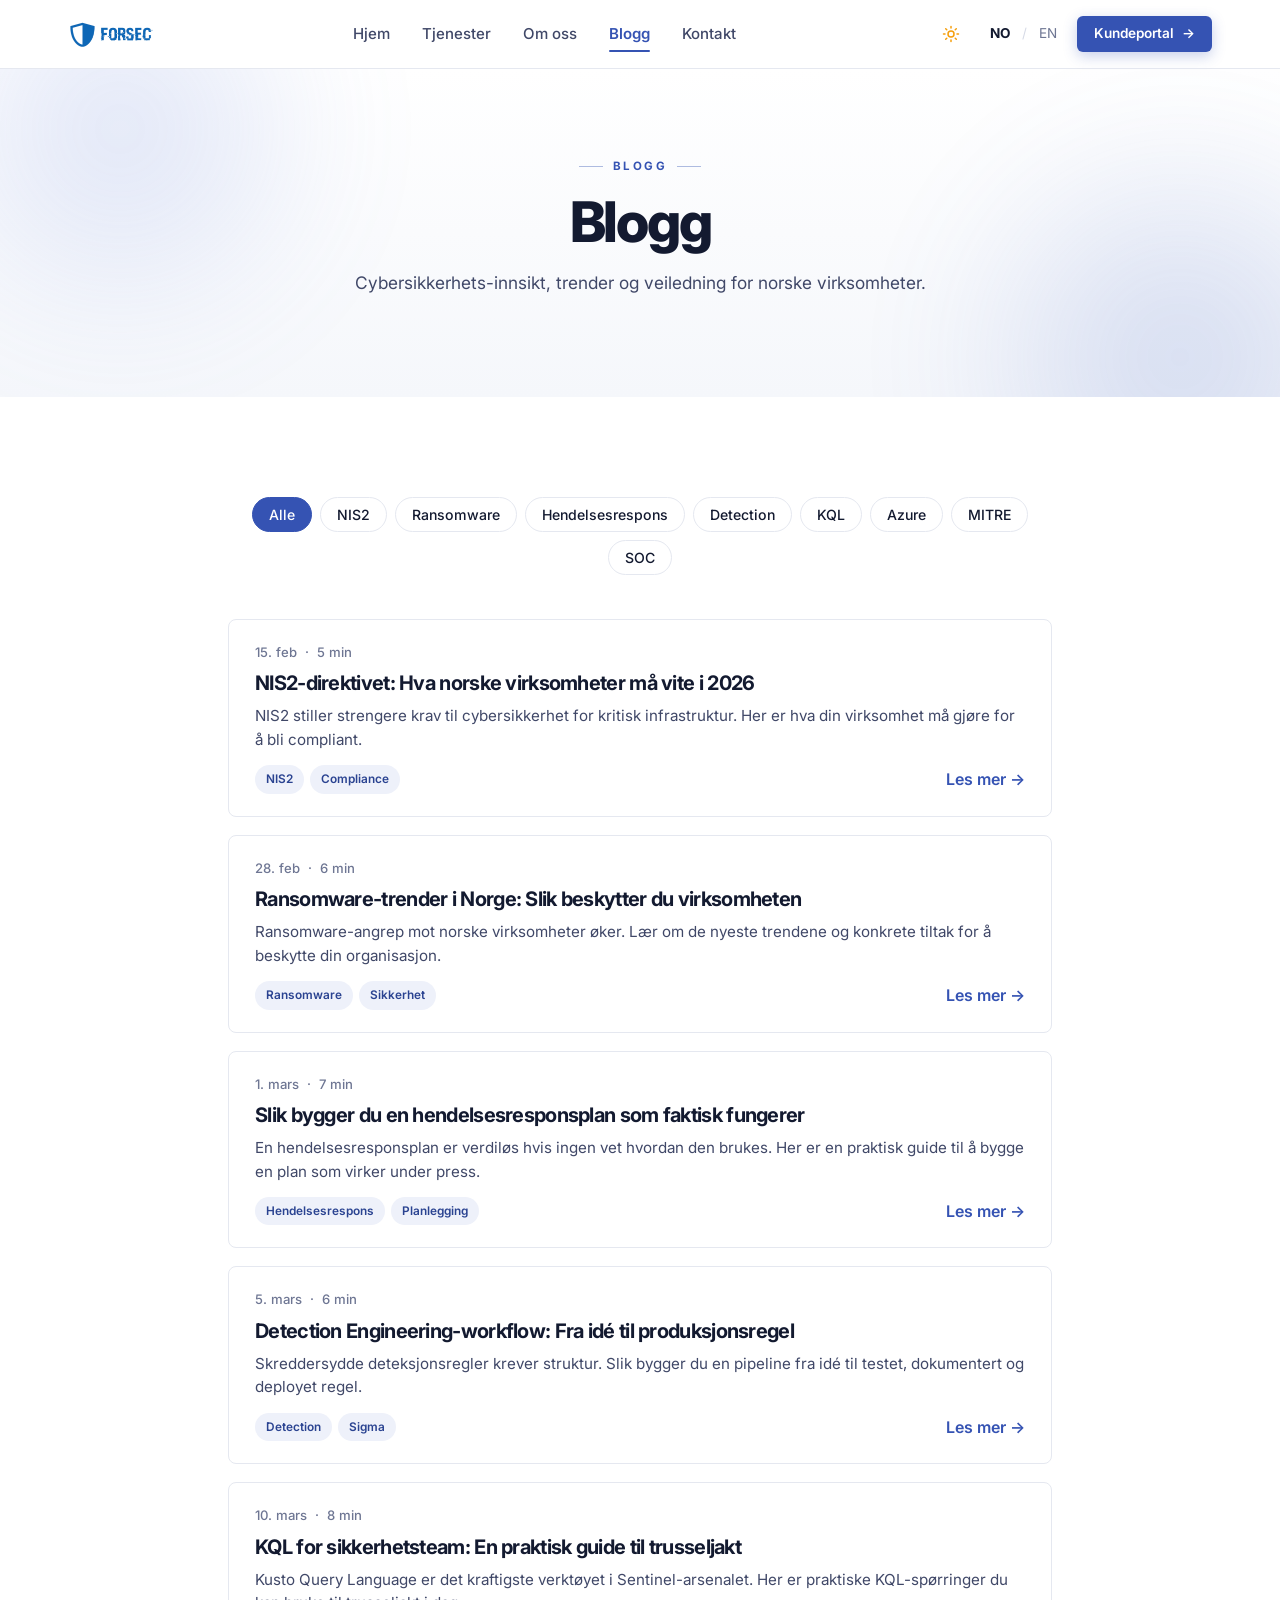
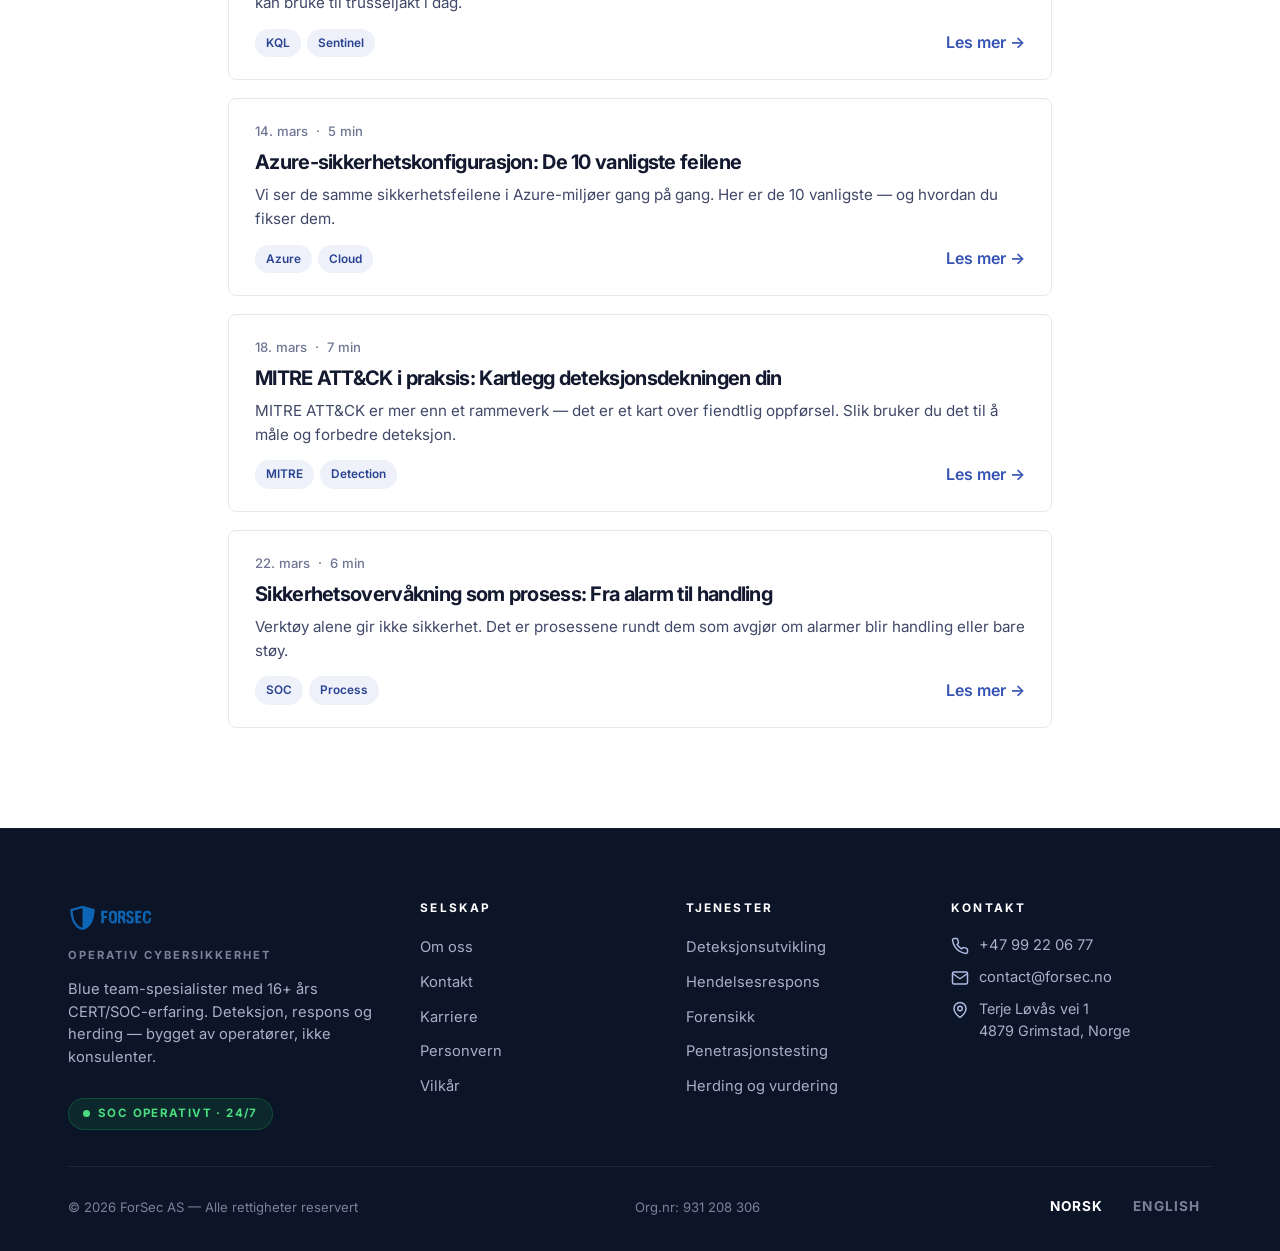
==== blogg.html @ 59493380 "Add files via upload" ====
<!DOCTYPE html>
<html lang="nb" data-theme="light">
<head>
<meta charset="UTF-8" />
<meta name="viewport" content="width=device-width, initial-scale=1.0" />
<meta name="theme-color" content="#3553b3" />
<meta name="color-scheme" content="light dark" />
<meta name="description" content="ForSec blogg — cybersikkerhets-innsikt, trender og veiledning for norske virksomheter." />
<title>Blogg – ForSec</title>
<link rel="canonical" href="https://forsec.no/blogg.html" />
<link rel="icon" type="image/png" href="favicon.png" />
<link rel="preconnect" href="https://fonts.googleapis.com" />
<link rel="preconnect" href="https://fonts.gstatic.com" crossorigin />
<link href="https://fonts.googleapis.com/css2?family=Inter:wght@400;500;600;700;800&display=swap" rel="stylesheet" />
<link rel="stylesheet" href="styles.css" />
</head>
<body>
<a class="skip-link" href="#main">Hopp til hovedinnhold</a>
<header class="site-header">
  <div class="container header-inner">
    <a class="brand" href="index.html" aria-label="ForSec hjem"><img class="brand-logo" src="forsec-logo.png" alt="ForSec" width="120" height="32" /></a>
    <nav class="main-nav" aria-label="Hovedmeny" data-i18n-aria-label="aria.nav">
      <a href="index.html"     class="nav-link" data-i18n="nav.home">Hjem</a>
      <a href="tjenester.html" class="nav-link" data-i18n="nav.services">Tjenester</a>
      <a href="om-oss.html"    class="nav-link" data-i18n="nav.about">Om oss</a>
      <a href="blogg.html"     class="nav-link active" data-i18n="nav.blog">Blogg</a>
      <a href="kontakt.html"   class="nav-link" data-i18n="nav.contact">Kontakt</a>
    </nav>
    <div class="header-utils">
      <button class="theme-toggle" id="themeToggle" aria-label="Bytt tema" data-i18n-aria-label="aria.theme"><span class="icon-wrap"><svg class="icon icon-sun" viewBox="0 0 24 24" fill="none" stroke="currentColor" stroke-width="2" stroke-linecap="round" stroke-linejoin="round" aria-hidden="true"><circle cx="12" cy="12" r="4"/><path d="M12 2v2M12 20v2M4.93 4.93l1.41 1.41M17.66 17.66l1.41 1.41M2 12h2M20 12h2M4.93 19.07l1.41-1.41M17.66 6.34l1.41-1.41"/></svg><svg class="icon icon-moon" viewBox="0 0 24 24" fill="currentColor" aria-hidden="true"><path d="M20 14.5A8 8 0 0 1 9.5 4a8 8 0 1 0 10.5 10.5Z"/></svg></span></button>
      <div class="lang-toggle" role="group" aria-label="Språk" data-i18n-aria-label="aria.lang"><button class="lang-btn active" data-lang="no">NO</button><span class="lang-sep">/</span><button class="lang-btn" data-lang="en">EN</button></div>
      <button class="btn btn-primary btn-sm" type="button" data-action="login"><span data-i18n="nav.cta">Kundeportal</span> <span class="arrow" aria-hidden="true">→</span></button>
    </div>
  </div>
</header>

<main id="main">

<section class="hero hero-sub" aria-labelledby="bl-hero">
  <div class="container hero-inner">
    <span class="eyebrow" data-i18n="bl.eyebrow">Blogg</span>
    <h1 class="hero-title" id="bl-hero" data-i18n="bl.title">Blogg</h1>
    <p class="hero-lede" data-i18n="bl.lede">Cybersikkerhets-innsikt, trender og veiledning for norske virksomheter.</p>
  </div>
</section>

<section class="section">
  <div class="container container-narrow">
    <div class="blog-filter is-collapsed" id="blogFilter">
      <button class="filter-chip active" data-filter="all" data-i18n="bl.all">Alle</button>
      <button class="filter-chip" data-filter="nis2">NIS2</button>
      <button class="filter-chip" data-filter="ransomware">Ransomware</button>
      <button class="filter-chip" data-filter="ir">Hendelsesrespons</button>
      <button class="filter-chip" data-filter="detection">Detection</button>
      <button class="filter-chip" data-filter="kql">KQL</button>
      <button class="filter-chip" data-filter="azure">Azure</button>
      <button class="filter-chip" data-filter="mitre">MITRE</button>
      <button class="filter-chip" data-filter="soc">SOC</button>
    </div>

    <div class="blog-list">
      <article class="post-card reveal" data-tags="nis2 compliance">
        <div class="post-meta"><span data-i18n="blog.b1.date">15. feb</span><span>·</span><span data-i18n="blog.b1.read">5 min</span></div>
        <h2><a href="#" data-i18n="bl.a1.title">NIS2-direktivet: Hva norske virksomheter må vite i 2026</a></h2>
        <p data-i18n="bl.a1.body">NIS2 stiller strengere krav til cybersikkerhet for kritisk infrastruktur. Her er hva din virksomhet må gjøre for å bli compliant.</p>
        <div class="post-foot"><ul class="chips"><li>NIS2</li><li>Compliance</li></ul><a class="link" href="#" aria-label="Les hele artikkelen">Les mer →</a></div>
      </article>
      <article class="post-card reveal" data-tags="ransomware">
        <div class="post-meta"><span data-i18n="blog.b2.date">28. feb</span><span>·</span><span data-i18n="blog.b2.read">6 min</span></div>
        <h2><a href="#" data-i18n="bl.a2.title">Ransomware-trender i Norge: Slik beskytter du virksomheten</a></h2>
        <p data-i18n="bl.a2.body">Ransomware-angrep mot norske virksomheter øker. Lær om de nyeste trendene og konkrete tiltak for å beskytte din organisasjon.</p>
        <div class="post-foot"><ul class="chips"><li>Ransomware</li><li data-i18n="blog.b2.tag">Sikkerhet</li></ul><a class="link" href="#" aria-label="Les hele artikkelen">Les mer →</a></div>
      </article>
      <article class="post-card reveal" data-tags="ir">
        <div class="post-meta"><span data-i18n="blog.b3.date">1. mars</span><span>·</span><span data-i18n="blog.b3.read">7 min</span></div>
        <h2><a href="#" data-i18n="bl.a3.title">Slik bygger du en hendelsesresponsplan som faktisk fungerer</a></h2>
        <p data-i18n="bl.a3.body">En hendelsesresponsplan er verdiløs hvis ingen vet hvordan den brukes. Her er en praktisk guide til å bygge en plan som virker under press.</p>
        <div class="post-foot"><ul class="chips"><li data-i18n="blog.b3.chip1">Hendelsesrespons</li><li data-i18n="blog.b3.chip2">Planlegging</li></ul><a class="link" href="#" aria-label="Les hele artikkelen">Les mer →</a></div>
      </article>
      <article class="post-card reveal" data-tags="detection">
        <div class="post-meta"><span>5. mars</span><span>·</span><span>6 min</span></div>
        <h2><a href="#" data-i18n="bl.a4.title">Detection Engineering-workflow: Fra idé til produksjonsregel</a></h2>
        <p data-i18n="bl.a4.body">Skreddersydde deteksjonsregler krever struktur. Slik bygger du en pipeline fra idé til testet, dokumentert og deployet regel.</p>
        <div class="post-foot"><ul class="chips"><li>Detection</li><li>Sigma</li></ul><a class="link" href="#" aria-label="Les hele artikkelen">Les mer →</a></div>
      </article>
      <article class="post-card reveal" data-tags="kql detection">
        <div class="post-meta"><span>10. mars</span><span>·</span><span>8 min</span></div>
        <h2><a href="#" data-i18n="bl.a5.title">KQL for sikkerhetsteam: En praktisk guide til trusseljakt</a></h2>
        <p data-i18n="bl.a5.body">Kusto Query Language er det kraftigste verktøyet i Sentinel-arsenalet. Her er praktiske KQL-spørringer du kan bruke til trusseljakt i dag.</p>
        <div class="post-foot"><ul class="chips"><li>KQL</li><li>Sentinel</li></ul><a class="link" href="#" aria-label="Les hele artikkelen">Les mer →</a></div>
      </article>
      <article class="post-card reveal" data-tags="azure">
        <div class="post-meta"><span>14. mars</span><span>·</span><span>5 min</span></div>
        <h2><a href="#" data-i18n="bl.a6.title">Azure-sikkerhetskonfigurasjon: De 10 vanligste feilene</a></h2>
        <p data-i18n="bl.a6.body">Vi ser de samme sikkerhetsfeilene i Azure-miljøer gang på gang. Her er de 10 vanligste — og hvordan du fikser dem.</p>
        <div class="post-foot"><ul class="chips"><li>Azure</li><li>Cloud</li></ul><a class="link" href="#" aria-label="Les hele artikkelen">Les mer →</a></div>
      </article>
      <article class="post-card reveal" data-tags="mitre detection">
        <div class="post-meta"><span>18. mars</span><span>·</span><span>7 min</span></div>
        <h2><a href="#" data-i18n="bl.a7.title">MITRE ATT&amp;CK i praksis: Kartlegg deteksjonsdekningen din</a></h2>
        <p data-i18n="bl.a7.body">MITRE ATT&amp;CK er mer enn et rammeverk — det er et kart over fiendtlig oppførsel. Slik bruker du det til å måle og forbedre deteksjon.</p>
        <div class="post-foot"><ul class="chips"><li>MITRE</li><li>Detection</li></ul><a class="link" href="#" aria-label="Les hele artikkelen">Les mer →</a></div>
      </article>
      <article class="post-card reveal" data-tags="soc">
        <div class="post-meta"><span>22. mars</span><span>·</span><span>6 min</span></div>
        <h2><a href="#" data-i18n="bl.a8.title">Sikkerhetsovervåkning som prosess: Fra alarm til handling</a></h2>
        <p data-i18n="bl.a8.body">Verktøy alene gir ikke sikkerhet. Det er prosessene rundt dem som avgjør om alarmer blir handling eller bare støy.</p>
        <div class="post-foot"><ul class="chips"><li>SOC</li><li>Process</li></ul><a class="link" href="#" aria-label="Les hele artikkelen">Les mer →</a></div>
      </article>
    </div>
  </div>
</section>

</main>

<footer class="site-footer">
  <div class="container">
    <div class="footer-grid">
      <div class="footer-brand"><a class="brand" href="index.html"><img class="brand-logo" src="forsec-logo.png" alt="ForSec" width="120" height="32" /></a><span class="footer-tag" data-i18n="footer.tag">Operativ cybersikkerhet</span><p data-i18n="footer.body">Blue team-spesialister med 16+ års CERT/SOC-erfaring. Deteksjon, respons og herding — bygget av operatører, ikke konsulenter.</p><div class="status-pill"><span class="dot"></span><span data-i18n="footer.status">SOC operativt · 24/7</span></div></div>
      <div class="footer-col"><h4 data-i18n="footer.h1">Selskap</h4><ul><li><a href="om-oss.html" data-i18n="footer.about">Om oss</a></li><li><a href="kontakt.html" data-i18n="footer.contact">Kontakt</a></li><li><a href="kontakt.html" data-i18n="footer.career">Karriere</a></li><li><a href="#" data-i18n="footer.privacy">Personvern</a></li><li><a href="#" data-i18n="footer.terms">Vilkår</a></li></ul></div>
      <div class="footer-col"><h4 data-i18n="footer.h2">Tjenester</h4><ul><li><a href="tjenester.html" data-i18n="footer.s1">Deteksjonsutvikling</a></li><li><a href="tjenester.html" data-i18n="footer.s2">Hendelsesrespons</a></li><li><a href="tjenester.html" data-i18n="footer.s3">Forensikk</a></li><li><a href="tjenester.html" data-i18n="footer.s4">Penetrasjonstesting</a></li><li><a href="tjenester.html" data-i18n="footer.s5">Herding og vurdering</a></li></ul></div>
      <div class="footer-col"><h4 data-i18n="footer.h3">Kontakt</h4><ul class="contact-list">
        <li><span class="ci" aria-hidden="true"><svg viewBox="0 0 24 24" fill="none" stroke="currentColor" stroke-width="2" stroke-linecap="round" stroke-linejoin="round"><path d="M22 16.92v3a2 2 0 0 1-2.18 2 19.79 19.79 0 0 1-8.63-3.07 19.5 19.5 0 0 1-6-6 19.79 19.79 0 0 1-3.07-8.67A2 2 0 0 1 4.11 2h3a2 2 0 0 1 2 1.72 12.84 12.84 0 0 0 .7 2.81 2 2 0 0 1-.45 2.11L8.09 9.91a16 16 0 0 0 6 6l1.27-1.27a2 2 0 0 1 2.11-.45 12.84 12.84 0 0 0 2.81.7A2 2 0 0 1 22 16.92z"/></svg></span><a href="tel:+4799220677">+47 99 22 06 77</a></li>
        <li><span class="ci" aria-hidden="true"><svg viewBox="0 0 24 24" width="18" height="14" fill="none" stroke="currentColor" stroke-width="2" stroke-linecap="round" stroke-linejoin="round"><rect x="2" y="4" width="20" height="16" rx="2"/><path d="m2 6 10 7L22 6"/></svg></span><a href="mailto:contact@forsec.no">contact@forsec.no</a></li>
        <li><span class="ci" aria-hidden="true"><svg viewBox="0 0 24 24" fill="none" stroke="currentColor" stroke-width="2" stroke-linecap="round" stroke-linejoin="round"><path d="M20 10c0 6-8 12-8 12s-8-6-8-12a8 8 0 0 1 16 0z"/><circle cx="12" cy="10" r="3"/></svg></span><span data-i18n="footer.addr">Terje Løvås vei 1<br/>4879 Grimstad, Norge</span></li>
      </ul></div>
    </div>
    <div class="footer-bottom"><span data-i18n="footer.copy">© 2026 ForSec AS — Alle rettigheter reservert</span><span data-i18n="footer.orgnr">Org.nr: 931 208 306</span><div class="footer-lang"><button class="lang-btn active" data-lang="no" data-i18n="footer.lang.no">NORSK</button><button class="lang-btn" data-lang="en" data-i18n="footer.lang.en">ENGLISH</button></div></div>
  </div>
</footer>

<script src="script.js"></script>
</body>
</html>
---- styles.css ----
/* ============================================================
   ForSec v2 — Modern Royal Blue
   ============================================================ */

:root, [data-theme="light"] {
  --primary:        #3553b3;
  --primary-2:      #3e5fc6;
  --primary-dark:   #2a4391;
  --primary-darker: #1f3271;
  --primary-soft:   #eef1fa;
  --primary-softer: #f6f8fc;
  --primary-mid:    #aebbe0;

  --bg:             #ffffff;
  --bg-tint:        #f5f7fb;
  --bg-elevated:    #ffffff;
  --bg-dark:        #111a35;
  --bg-darker:      #0c1428;

  --text:           #131a30;
  --text-2:         #404868;
  --text-muted:     #6e7693;
  --text-faint:     #9aa1b8;
  --text-on-dark:   #dee3f0;
  --text-on-dark-2: #a8b0c8;
  --text-on-dark-3: #7a829a;

  --border:         #e5e8f0;
  --border-strong:  #d6dae6;
  --border-dark:    rgba(255,255,255,.08);

  --success:        #2e7d52;
  --warning:        #c47e1a;
  --danger:         #b73c3c;

  --shadow-xs: 0 1px 2px rgba(19,26,48,.04);
  --shadow-sm: 0 2px 6px rgba(19,26,48,.05);
  --shadow:    0 4px 14px rgba(19,26,48,.06), 0 2px 4px rgba(19,26,48,.04);
  --shadow-md: 0 8px 24px rgba(19,26,48,.08), 0 3px 8px rgba(19,26,48,.05);
  --shadow-lg: 0 18px 44px rgba(53,83,179,.14), 0 6px 16px rgba(19,26,48,.08);
  --shadow-blue: 0 4px 14px rgba(53,83,179,.28);

  --r-sm: 4px;
  --r:    6px;
  --r-lg: 8px;
  --r-xl: 12px;

  --container: 1200px;
  --ease: cubic-bezier(.22,.61,.36,1);
  --t-fast: .18s var(--ease);
  --t-med:  .35s var(--ease);
}

[data-theme="dark"] {
  --primary:       #6b86d9;
  --primary-dark:  #4d6cc4;
  --primary-mid:   #7b93de;
  --bg:            #0c1428;
  --bg-tint:       #111a35;
  --bg-elevated:   #15203f;
  --bg-dark:       #070c1d;
  --bg-darker:     #050917;
  --text:          #eef1fa;
  --text-2:        #c4cce0;
  --text-muted:    #8a92ad;
  --text-faint:    #6a7290;
  --border:        #1e2747;
  --border-strong: #2a345b;
  --primary-soft:  rgba(53,83,179,.18);
  --primary-softer:rgba(53,83,179,.08);
  --shadow-xs: 0 1px 2px rgba(0,0,0,.4);
  --shadow:    0 4px 16px rgba(0,0,0,.4);
  --shadow-md: 0 10px 30px rgba(0,0,0,.5);
  --shadow-lg: 0 24px 60px rgba(53,83,179,.35);
}

* { box-sizing: border-box; }
html { scroll-behavior: smooth; }
body {
  margin: 0;
  font-family: "Inter", system-ui, -apple-system, "Segoe UI", Roboto, sans-serif;
  font-size: 16px;
  background: var(--bg);
  color: var(--text);
  line-height: 1.55;
  -webkit-font-smoothing: antialiased;
  -moz-osx-font-smoothing: grayscale;
  transition: background-color .3s ease, color .3s ease;
}
@supports (font-variation-settings: normal) {
  body { font-family: "Inter Variable", "Inter", system-ui, sans-serif; }
}
img, svg { display: block; max-width: 100%; }
a { color: var(--text); text-decoration: none; }
ul { padding: 0; margin: 0; list-style: none; }
p  { margin: 0 0 1em; color: var(--text-2); }
h1,h2,h3,h4 { margin: 0; font-weight: 700; color: var(--text); letter-spacing: -0.025em; font-family: inherit; }
h1 { font-size: clamp(2.6rem, 5.6vw, 4.4rem); line-height: 1.05; letter-spacing: -0.04em; font-weight: 800; }
h2 { font-size: clamp(1.95rem, 3.6vw, 2.85rem); line-height: 1.15; letter-spacing: -0.035em; font-weight: 800; }
h3 { font-size: 1.2rem; line-height: 1.3; font-weight: 700; }
h4 { font-size: .9rem; line-height: 1.3; font-weight: 600; }
.grad { color: var(--primary); }

.container { width: 100%; max-width: var(--container); margin: 0 auto; padding: 0 28px; }
.container-narrow { max-width: 880px; }

.skip-link {
  position: absolute; left: 16px; top: -100px; z-index: 100;
  background: #fff; color: var(--text);
  padding: 10px 16px; border-radius: var(--r);
  border: 1px solid var(--border-strong);
  font-weight: 600; transition: top .2s ease;
}
.skip-link:focus { top: 16px; outline: 2px solid var(--primary); outline-offset: 2px; }

/* ---------- Header ---------- */
.site-header {
  position: sticky; top: 0; z-index: 50;
  background: rgba(255,255,255,.85);
  border-bottom: 1px solid var(--border);
  -webkit-backdrop-filter: blur(18px) saturate(180%);
          backdrop-filter: blur(18px) saturate(180%);
}
[data-theme="dark"] .site-header { background: rgba(10,17,40,.82); }
.header-inner { display: flex; align-items: center; justify-content: space-between; gap: 32px; min-height: 68px; }

.brand { display: inline-flex; align-items: center; gap: 10px; color: var(--text); font-weight: 800; }
.brand-logo { height: 32px; width: auto; object-fit: contain; transition: transform .3s var(--ease); }
.brand:hover .brand-logo { transform: scale(1.06); }

.main-nav { display: flex; gap: 4px; }
.nav-link {
  position: relative;
  color: var(--text-2); font-weight: 500; font-size: .94rem;
  padding: 10px 14px;
  transition: color var(--t-fast);
}
.nav-link::after {
  content: ''; position: absolute;
  left: 14px; right: 14px; bottom: 4px;
  height: 2px; background: var(--primary);
  transform: scaleX(0); transform-origin: left;
  transition: transform .25s var(--ease);
  border-radius: 2px;
}
.nav-link:hover { color: var(--primary); }
.nav-link:hover::after { transform: scaleX(.6); }
.nav-link.active { color: var(--primary); font-weight: 600; }
.nav-link.active::after { transform: scaleX(1); }

.header-utils { display: flex; align-items: center; gap: 10px; }

.theme-toggle {
  display: inline-flex; align-items: center; justify-content: center;
  width: 38px; height: 38px;
  background: transparent; border: 0; padding: 0;
  color: var(--text-2); cursor: pointer;
  border-radius: var(--r-sm);
  transition: background-color var(--t-fast), color var(--t-fast);
}
.theme-toggle:hover { background: var(--primary-softer); color: var(--primary); }
[data-theme="dark"] .theme-toggle:hover { background: rgba(255,255,255,.06); }
.theme-toggle .icon-wrap { position: relative; width: 18px; height: 18px; }
.theme-toggle .icon { position: absolute; inset: 0; width: 18px; height: 18px; transition: opacity .3s, transform .4s var(--ease); }
.theme-toggle .icon-sun  { color: #f59e0b; opacity: 1; transform: rotate(0) scale(1); }
.theme-toggle .icon-moon { color: #a5b4fc; opacity: 0; transform: rotate(-90deg) scale(.4); }
[data-theme="dark"] .theme-toggle .icon-sun  { opacity: 0; transform: rotate(90deg) scale(.4); }
[data-theme="dark"] .theme-toggle .icon-moon { opacity: 1; transform: rotate(0) scale(1); }

.lang-toggle { display: inline-flex; align-items: center; gap: 2px; padding: 0 2px; font-size: .85rem; color: var(--text-muted); }
.lang-btn { background: transparent; border: 0; color: var(--text-muted); cursor: pointer; padding: 6px 8px; min-height: 36px; min-width: 28px; font-weight: 600; font: inherit; font-size: .85rem; transition: color var(--t-fast); }
.lang-btn:hover { color: var(--primary); }
.lang-btn.active { color: var(--text); font-weight: 700; }
.lang-sep { color: var(--border-strong); padding: 0 2px; }

/* ---------- Buttons ---------- */
.btn {
  display: inline-flex; align-items: center; justify-content: center; gap: 8px;
  padding: 11px 20px;
  border-radius: var(--r);
  font-weight: 600; font-size: .94rem;
  font-family: inherit;
  border: 1px solid transparent;
  cursor: pointer; line-height: 1; text-decoration: none;
  position: relative; overflow: hidden; isolation: isolate;
  transition: transform var(--t-fast), box-shadow var(--t-fast), background var(--t-fast), color var(--t-fast), border-color var(--t-fast);
}
.btn-sm { padding: 8px 16px; font-size: .85rem; min-height: 36px; }
.btn-lg { padding: 14px 26px; font-size: 1rem; }
.btn-primary {
  background: var(--primary);
  color: #fff;
  box-shadow: var(--shadow-blue);
}
.btn-primary:hover { background: var(--primary-dark); transform: translateY(-1px); box-shadow: 0 10px 26px rgba(30,64,255,.45); }
.btn-primary:active { transform: translateY(0); }
.btn-ghost {
  background: #fff; color: var(--text);
  border: 1px solid var(--border-strong);
}
.btn-ghost:hover { background: var(--primary-softer); border-color: var(--primary); color: var(--primary); transform: translateY(-1px); }
[data-theme="dark"] .btn-ghost { background: var(--bg-elevated); color: var(--text); }
.btn-outline-light { background: transparent; color: #fff; border-color: rgba(255,255,255,.25); }
.btn-outline-light:hover { background: rgba(255,255,255,.10); border-color: rgba(255,255,255,.45); transform: translateY(-1px); }
.btn .arrow { transition: transform var(--t-fast); }
.btn:hover .arrow { transform: translateX(3px); }

/* ---------- Hero (floating orbs, matches main site) ---------- */
.hero {
  position: relative;
  padding: 100px 0 100px;
  overflow: hidden;
  text-align: center;
  background: linear-gradient(180deg, #ffffff 0%, var(--bg-tint) 100%);
  transition: background .45s ease;
}
.hero::before, .hero::after {
  content: ''; position: absolute; border-radius: 50%; pointer-events: none;
  filter: blur(60px); opacity: .22;
}
.hero::before { width: 480px; height: 480px; top: -180px; left: -120px; background: radial-gradient(circle, #6b86d9, transparent 70%); animation: float1 14s ease-in-out infinite; }
.hero::after  { width: 520px; height: 520px; bottom: -220px; right: -160px; background: radial-gradient(circle, #4d6cc4, transparent 70%); animation: float2 18s ease-in-out infinite; }
[data-theme="dark"] .hero { background: linear-gradient(180deg, var(--bg-dark) 0%, var(--bg) 100%); }
[data-theme="dark"] .hero::before, [data-theme="dark"] .hero::after { opacity: .35; }
@keyframes float1 { 50% { transform: translate(40px, 30px); } }
@keyframes float2 { 50% { transform: translate(-30px, -20px); } }
.hero-inner { position: relative; z-index: 1; }
.hero-title { margin: 0 auto 28px; max-width: 980px; animation: rise .8s var(--ease) both; }
.hero-title .grad { color: var(--primary); }
.hero-lede { max-width: 600px; margin: 0 auto 40px; font-size: 1.08rem; color: var(--text-2); animation: rise .9s .08s var(--ease) both; }
.hero-actions { display: inline-flex; flex-wrap: wrap; gap: 14px; justify-content: center; animation: rise 1s .16s var(--ease) both; }
.hero-stats {
  display: grid; grid-template-columns: repeat(3, 1fr);
  gap: 12px; margin: 64px auto 0; max-width: 640px;
  animation: rise 1.1s .24s var(--ease) both;
}
.hero-stats li { display: flex; flex-direction: column; align-items: center; gap: 6px; }
.hero-stats strong { font-size: 2.4rem; font-weight: 800; color: var(--primary); line-height: 1; letter-spacing: -0.03em; }
.hero-stats span { font-size: .68rem; font-weight: 700; letter-spacing: .12em; color: var(--text-muted); text-transform: uppercase; }

@keyframes rise { from { opacity: 0; transform: translateY(14px); } to { opacity: 1; transform: none; } }
@keyframes pulse {
  0% { box-shadow: 0 0 0 0 rgba(22,163,74,.5); }
  70% { box-shadow: 0 0 0 8px rgba(22,163,74,0); }
  100% { box-shadow: 0 0 0 0 rgba(22,163,74,0); }
}

/* ---------- Sections ---------- */
.section { padding: 100px 0; position: relative; }
.section-tint { background: var(--bg-tint); }
.section-head { max-width: 760px; margin: 0 auto 60px; text-align: center; }
.section-head.row { display: flex; justify-content: space-between; align-items: end; text-align: left; max-width: var(--container); flex-wrap: wrap; gap: 24px; margin-bottom: 44px; }
.eyebrow {
  display: inline-flex; align-items: center; gap: 10px;
  font-size: .72rem; font-weight: 700; letter-spacing: .22em;
  color: var(--primary); text-transform: uppercase;
  margin-bottom: 18px;
}
.eyebrow::before, .eyebrow::after { content: ''; width: 24px; height: 1px; background: var(--primary-mid); }
.eyebrow.light { color: var(--primary-mid); }
.eyebrow.light::before, .eyebrow.light::after { background: rgba(255,255,255,.25); }
.lede { font-size: 1.05rem; color: var(--text-2); margin-top: 14px; max-width: 640px; margin-left: auto; margin-right: auto; }
.lede.light { color: var(--text-on-dark); }
h2.light { color: #fff; }

/* ---------- Grids ---------- */
.grid { display: grid; gap: 22px; }
.grid-2 { grid-template-columns: repeat(2, 1fr); }
.grid-3 { grid-template-columns: repeat(3, 1fr); }
.grid-4 { grid-template-columns: repeat(4, 1fr); }
@media (max-width: 980px) { .grid-3, .grid-4 { grid-template-columns: repeat(2, 1fr); } }
@media (max-width: 640px) { .grid-2, .grid-3, .grid-4 { grid-template-columns: 1fr; } }

/* ---------- Card ---------- */
.card {
  position: relative;
  background: var(--bg-elevated);
  border: 1px solid var(--border);
  border-radius: var(--r-lg);
  padding: 26px 26px 24px;
  display: flex; flex-direction: column;
  transition: transform var(--t-med), box-shadow var(--t-med), border-color var(--t-med);
  will-change: transform;
}
.card:hover { transform: translateY(-4px); border-color: var(--primary-mid); box-shadow: var(--shadow-md); }

.card-head { display: flex; justify-content: space-between; align-items: center; margin-bottom: 18px; }
.card-num { font-size: .85rem; font-weight: 700; color: var(--primary); letter-spacing: .04em; }
.card-arrow {
  display: inline-flex; align-items: center; justify-content: center;
  width: 28px; height: 28px; border-radius: 999px;
  color: var(--primary);
  background: var(--primary-softer);
  transition: transform var(--t-med), background var(--t-med);
}
.card:hover .card-arrow { transform: translate(4px, -4px); background: var(--primary); color: #fff; }

.card h3 { margin-bottom: 10px; color: var(--text); }
.card p { color: var(--text-2); font-size: .94rem; flex: 1; }

.chips { display: flex; flex-wrap: wrap; gap: 6px; margin: 14px 0 18px; }
.chips li {
  font-size: .74rem; padding: 5px 11px;
  background: var(--primary-soft);
  color: var(--primary-dark);
  border-radius: 999px; font-weight: 600;
  transition: background var(--t-fast), color var(--t-fast);
}
.card:hover .chips li { background: var(--primary); color: #fff; }
[data-theme="dark"] .chips li { background: rgba(30,64,255,.18); color: var(--primary-mid); }

.check-list li {
  position: relative; padding-left: 28px; margin: 9px 0;
  font-size: .92rem; color: var(--text-2);
}
.check-list li::before {
  content: ''; position: absolute; left: 0; top: 4px;
  width: 18px; height: 18px;
  background: var(--primary);
  border-radius: 50%;
}
.check-list li::after {
  content: ''; position: absolute; left: 5px; top: 8px;
  width: 8px; height: 4px;
  border-left: 2px solid #fff;
  border-bottom: 2px solid #fff;
  transform: rotate(-45deg);
}

.card-link {
  display: inline-flex; align-items: center; gap: 6px;
  color: var(--primary); font-weight: 600; font-size: .92rem;
  margin-top: auto;
}
.card-link .arrow { transition: transform var(--t-fast); }
.card:hover .card-link .arrow { transform: translateX(4px); }

.link { color: var(--primary); font-weight: 600; transition: color var(--t-fast); }
.link:hover { color: var(--primary-dark); text-decoration: underline; text-underline-offset: 3px; }

/* ---------- Pillar (giant bg number) ---------- */
.pillar { position: relative; padding-top: 60px; overflow: hidden; }
.pillar .card-num-big {
  position: absolute; top: 12px; left: 22px;
  font-size: 4rem; font-weight: 800;
  color: var(--primary);
  opacity: .14;
  letter-spacing: -0.04em;
  line-height: 1;
  z-index: 0;
  pointer-events: none;
  transition: opacity var(--t-med), transform var(--t-med);
}
.pillar:hover .card-num-big { opacity: .22; transform: scale(1.04); }
.pillar > * { position: relative; z-index: 1; }

/* ---------- Partner card ---------- */
.partner-card {
  display: block;
  background: var(--bg-elevated);
  border: 1px solid var(--border);
  border-radius: var(--r-lg);
  padding: 30px;
  transition: transform var(--t-med), border-color var(--t-med), box-shadow var(--t-med);
}
.partner-card:hover { transform: translateY(-3px); border-color: var(--primary-mid); box-shadow: var(--shadow-md); }
.partner-head { display: flex; align-items: center; gap: 16px; margin-bottom: 8px; padding-bottom: 18px; border-bottom: 1px solid var(--border); }
.partner-logo {
  width: 48px; height: 48px; flex-shrink: 0;
  object-fit: contain; padding: 4px;
  background: #fff;
  border-radius: var(--r-sm);
  border: 1px solid var(--border);
}
.partner-head h3 { font-size: 1.15rem; }
.partner-body p { font-size: .94rem; margin: 16px 0; }

/* ---------- Industry ---------- */
.industry-card { padding: 26px 24px; }
.industry-icon {
  width: 44px; height: 44px;
  background: var(--primary-soft);
  color: var(--primary);
  border-radius: var(--r-sm);
  display: grid; place-items: center;
  font-size: 1.2rem; font-weight: 700;
  margin-bottom: 18px;
  transition: transform var(--t-med), background var(--t-med), color var(--t-med);
}
.card:hover .industry-icon { transform: rotate(-6deg) scale(1.1); background: var(--primary); color: #fff; }
.industry-card ul li {
  position: relative; padding-left: 14px;
  font-size: .88rem; color: var(--text-2); margin: 8px 0;
}
.industry-card ul li::before {
  content: ''; position: absolute; left: 0; top: 9px;
  width: 5px; height: 5px; border-radius: 50%; background: var(--primary);
}

/* ---------- FAQ ---------- */
.faq { display: flex; flex-direction: column; gap: 12px; }
.faq-item {
  background: var(--bg-elevated);
  border: 1px solid var(--border);
  border-radius: var(--r);
  overflow: hidden;
  transition: border-color var(--t-fast), box-shadow var(--t-fast);
}
.faq-item:hover { border-color: var(--primary-mid); }
.faq-item[open] { border-color: var(--primary); box-shadow: var(--shadow); }
.faq-item summary {
  list-style: none; display: flex; justify-content: space-between; align-items: center;
  padding: 20px 24px; cursor: pointer; gap: 16px;
  font-weight: 500; color: var(--text); font-size: .98rem;
}
.faq-item summary::-webkit-details-marker { display: none; }
.faq-q { transition: color var(--t-fast); }
.faq-item:hover .faq-q { color: var(--primary); }
.faq-item[open] .faq-q { color: var(--primary); font-weight: 600; }
.faq-toggle {
  flex-shrink: 0;
  width: 28px; height: 28px; border-radius: 999px;
  background: var(--primary-soft);
  color: var(--primary);
  display: inline-flex; align-items: center; justify-content: center;
  position: relative;
  transition: background var(--t-fast), color var(--t-fast), transform var(--t-fast);
}
.faq-item[open] .faq-toggle { background: var(--primary); color: #fff; }
.faq-toggle::before, .faq-toggle::after {
  content: ''; position: absolute; background: currentColor; border-radius: 1px;
  transition: transform .3s var(--ease);
}
.faq-toggle::before { left: 8px; right: 8px; top: 13px; height: 2px; }
.faq-toggle::after  { left: 13px; top: 8px; bottom: 8px; width: 2px; }
.faq-item[open] .faq-toggle::after { transform: scaleY(0); }
.faq-body { padding: 0 24px 22px; color: var(--text-2); font-size: .94rem; animation: fade .3s ease both; }
@keyframes fade { from { opacity: 0; transform: translateY(-4px); } to { opacity: 1; transform: none; } }

/* ---------- Blog card ---------- */
.blog-card {
  display: flex; flex-direction: column;
  background: var(--bg-elevated);
  border: 1px solid var(--border);
  border-radius: var(--r-lg);
  overflow: hidden;
  transition: transform var(--t-med), border-color var(--t-med), box-shadow var(--t-med);
}
.blog-card:hover { transform: translateY(-4px); border-color: var(--primary-mid); box-shadow: var(--shadow-md); }
.blog-cover {
  height: 140px;
  position: relative;
  background-size: cover; background-position: center;
  overflow: hidden;
}
.blog-cover.cover-nis2 { background: linear-gradient(135deg, #1432cc 0%, #1e40ff 100%); }
.blog-cover.cover-ransom { background: linear-gradient(135deg, #7c1d1d 0%, #dc2626 100%); }
.blog-cover.cover-incident { background: linear-gradient(135deg, #1e3a8a 0%, #2563eb 100%); }
.blog-cover::after {
  content: ''; position: absolute; inset: 0;
  background-image: radial-gradient(circle at 30% 0%, rgba(255,255,255,.2), transparent 60%);
}
.blog-cover .tag {
  position: absolute; left: 16px; bottom: 14px;
  color: #fff; font-weight: 700; font-size: .82rem; letter-spacing: .03em;
  z-index: 1;
}
.blog-body { padding: 18px 22px 22px; display: flex; flex-direction: column; flex: 1; }
.blog-meta { display: flex; gap: 8px; color: var(--text-muted); font-size: .78rem; margin-bottom: 8px; font-weight: 500; }
.blog-card h3 { font-size: 1.1rem; margin-bottom: 8px; }
.blog-card p { font-size: .9rem; flex: 1; }

/* ---------- CTA ---------- */
.cta-section {
  position: relative;
  background: linear-gradient(180deg, var(--bg-dark) 0%, var(--bg-darker) 100%);
  color: #fff;
  text-align: center;
  padding: 100px 0;
  overflow: hidden;
}
.cta-section::before {
  content: ''; position: absolute; inset: 0;
  background:
    radial-gradient(circle at 50% 0%, rgba(30,64,255,.30), transparent 60%),
    radial-gradient(circle at 80% 80%, rgba(30,64,255,.15), transparent 55%);
  pointer-events: none;
}
.cta-section h2 { color: #fff; }
.cta-actions { display: flex; gap: 14px; flex-wrap: wrap; justify-content: center; margin-top: 6px; position: relative; }
.trust-row {
  display: flex; gap: 0; flex-wrap: wrap; justify-content: center;
  margin: 56px auto 0; position: relative;
  color: var(--text-on-dark-3); font-size: .76rem; font-weight: 600; letter-spacing: .18em; text-transform: uppercase;
}
.trust-row li { padding: 6px 24px; border-right: 1px solid rgba(255,255,255,.12); transition: color var(--t-fast); white-space: nowrap; }
.trust-row li:last-child { border-right: 0; }
.trust-row li:hover { color: #fff; }
@media (max-width: 640px) {
  .trust-row li { border-right: 0; padding: 4px 12px; }
}

/* ---------- Footer ---------- */
.site-footer {
  background: var(--bg-darker);
  color: var(--text-on-dark);
  padding: 72px 0 28px;
  border-top: 1px solid rgba(255,255,255,.04);
}
.footer-grid {
  display: grid; grid-template-columns: 1.4fr 1fr 1fr 1.2fr;
  gap: 48px; padding-bottom: 36px;
  border-bottom: 1px solid rgba(255,255,255,.08);
  margin-bottom: 24px;
}
.footer-brand .brand { color: #fff; display: inline-flex; margin-bottom: 14px; }
.footer-tag { display: block; font-size: .7rem; letter-spacing: .18em; color: var(--text-on-dark-3); margin: 0 0 14px; font-weight: 700; text-transform: uppercase; }
.footer-brand p { color: var(--text-on-dark-2); font-size: .92rem; max-width: 320px; }
.status-pill {
  display: inline-flex; align-items: center; gap: 8px;
  margin-top: 14px;
  padding: 6px 14px;
  background: rgba(22,163,74,.14);
  color: #4ade80;
  border: 1px solid rgba(22,163,74,.3);
  border-radius: 999px;
  font-size: .72rem; font-weight: 700; letter-spacing: .12em; text-transform: uppercase;
}
.status-pill .dot { width: 7px; height: 7px; border-radius: 50%; background: #4ade80; animation: pulse 2s infinite; }

.footer-col h4 { color: #fff; font-size: .74rem; letter-spacing: .18em; text-transform: uppercase; font-weight: 700; margin-bottom: 18px; }
.footer-col ul li { margin: 10px 0; }
.footer-col a { color: var(--text-on-dark-2); font-size: .92rem; transition: color var(--t-fast); }
.footer-col a:hover { color: #fff; }

.contact-list li { display: flex; gap: 10px; align-items: flex-start; line-height: 1.5; margin: 12px 0; font-size: .9rem; color: var(--text-on-dark-2); }
.contact-list .ci { color: var(--primary-mid); flex-shrink: 0; width: 18px; display: inline-flex; align-items: center; }
.contact-list .ci svg { display: block; width: 18px; height: 18px; transform: translateY(3px); }
.contact-list a { color: var(--text-on-dark-2); }
.contact-list a:hover { color: #fff; }

.footer-bottom {
  display: flex; justify-content: space-between; align-items: center;
  flex-wrap: wrap; gap: 16px;
  font-size: .82rem; color: var(--text-on-dark-3);
}
.footer-lang { display: flex; gap: 6px; }
.footer-lang .lang-btn { color: var(--text-on-dark-3); padding: 5px 12px; min-height: 32px; font-weight: 700; letter-spacing: .08em; }
.footer-lang .lang-btn:hover { color: #fff; }
.footer-lang .lang-btn.active { color: #fff; }

/* ---------- Reveal ---------- */
.js-reveal .reveal { opacity: 0; transform: translateY(18px); transition: opacity .7s ease, transform .7s var(--ease); }
.js-reveal .reveal.in { opacity: 1; transform: none; }

/* ---------- Hamburger / mobile nav ---------- */
.nav-toggle {
  display: none; width: 40px; height: 40px;
  background: transparent; border: 0; padding: 0;
  color: var(--text); cursor: pointer; border-radius: var(--r-sm);
  align-items: center; justify-content: center;
  transition: background-color var(--t-fast);
}
.nav-toggle:hover { background: var(--primary-softer); }
.nav-toggle .bars { position: relative; width: 20px; height: 14px; }
.nav-toggle .bars::before, .nav-toggle .bars::after, .nav-toggle .bars span {
  content: ''; position: absolute; left: 0; right: 0; height: 2px; background: currentColor; border-radius: 2px;
  transition: transform .3s var(--ease), opacity .2s, top .3s;
}
.nav-toggle .bars::before { top: 0; }
.nav-toggle .bars span    { top: 6px; }
.nav-toggle .bars::after  { top: 12px; }
.nav-toggle[aria-expanded="true"] .bars::before { top: 6px; transform: rotate(45deg); }
.nav-toggle[aria-expanded="true"] .bars::after  { top: 6px; transform: rotate(-45deg); }
.nav-toggle[aria-expanded="true"] .bars span    { opacity: 0; }

.mobile-nav {
  position: fixed; left: 16px; right: 16px; top: 80px; z-index: 49;
  background: var(--bg-elevated);
  border: 1px solid var(--border);
  border-radius: var(--r-lg);
  box-shadow: var(--shadow-lg);
  padding: 18px; display: flex; flex-direction: column; gap: 4px;
  transform: translateY(-8px); opacity: 0; pointer-events: none;
  transition: transform .3s var(--ease), opacity .25s ease;
}
.mobile-nav.is-open { transform: none; opacity: 1; pointer-events: auto; }
.mobile-nav a.nav-link { display: block; padding: 14px 12px; font-size: 1rem; }
.mobile-nav .mn-actions { display: flex; gap: 12px; align-items: center; margin-top: 12px; flex-wrap: wrap; }

/* ---------- Sub-page hero ---------- */
.hero-sub { padding: 80px 0 60px; }
.hero-sub .hero-title { font-size: clamp(2.25rem, 4.6vw, 3.5rem); margin-bottom: 18px; }

/* ---------- Process ---------- */
.process { display: grid; grid-template-columns: repeat(4, 1fr); gap: 24px; position: relative; }
.process::before {
  content: ''; position: absolute; left: 6%; right: 6%; top: 28px; height: 2px;
  background: linear-gradient(90deg, transparent, var(--primary), transparent);
  z-index: 0;
}
.process-step { position: relative; z-index: 1; text-align: center; padding: 0 6px; }
.step-num {
  display: inline-grid; place-items: center;
  width: 56px; height: 56px; border-radius: 50%;
  background: var(--bg-elevated);
  border: 2px solid var(--primary);
  color: var(--primary);
  font-weight: 800; font-size: 1.2rem;
  margin-bottom: 16px;
  box-shadow: 0 0 0 6px var(--bg);
  transition: transform .3s var(--ease), background var(--t-med), color var(--t-med);
}
.process-step:hover .step-num { background: var(--primary); color: #fff; transform: scale(1.08); }
.process-step h3 { font-size: 1.05rem; margin-bottom: 6px; }
.process-step p { font-size: .88rem; color: var(--text-2); }
@media (max-width: 900px) { .process { grid-template-columns: 1fr 1fr; } .process::before { display: none; } }
@media (max-width: 520px) { .process { grid-template-columns: 1fr; } }

/* ---------- About / Team ---------- */
.prose { max-width: 720px; margin: 0 auto; }
.prose p { font-size: 1.05rem; line-height: 1.7; color: var(--text-2); }
.om-stats { display: grid; grid-template-columns: repeat(3, 1fr); gap: 16px; margin: 48px auto 0; max-width: 720px; }
.stat-pill { padding: 24px 18px; background: var(--bg-elevated); border: 1px solid var(--border); border-radius: var(--r-lg); text-align: center; transition: transform var(--t-med), border-color var(--t-med), box-shadow var(--t-med); }
.stat-pill:hover { transform: translateY(-3px); border-color: var(--primary); box-shadow: var(--shadow); }
.stat-pill strong { display: block; font-size: 2rem; font-weight: 800; color: var(--primary); margin-bottom: 4px; }
.stat-pill span { font-size: .7rem; letter-spacing: .12em; color: var(--text-muted); font-weight: 700; text-transform: uppercase; }
@media (max-width: 560px) { .om-stats { grid-template-columns: 1fr; } }

.team-grid { display: grid; grid-template-columns: repeat(auto-fit, minmax(260px, 360px)); gap: 22px; justify-content: center; }
.team-card { background: var(--bg-elevated); border: 1px solid var(--border); border-radius: var(--r-lg); padding: 28px 24px; text-align: center; transition: transform var(--t-med), border-color var(--t-med), box-shadow var(--t-med); }
.team-card:hover { transform: translateY(-4px); border-color: var(--primary-mid); box-shadow: var(--shadow-md); }
.team-photo { width: 120px; height: 120px; border-radius: 50%; margin: 0 auto 16px; overflow: hidden; background: var(--bg-tint); box-shadow: 0 0 0 4px var(--bg-elevated), 0 0 0 5px var(--primary); transition: box-shadow var(--t-med); }
.team-card:hover .team-photo { box-shadow: 0 0 0 4px var(--bg-elevated), 0 0 0 5px var(--primary-dark), 0 10px 28px rgba(30,64,255,.3); }
.team-photo img { width: 100%; height: 100%; object-fit: cover; }
.team-card h3 { margin-bottom: 4px; }
.team-role { color: var(--primary); font-weight: 600; margin: 0 0 4px; font-size: .9rem; }
.team-loc { color: var(--text-muted); font-size: .85rem; margin: 0 0 14px; }
.team-bio { font-size: .92rem; color: var(--text-2); }
.team-tags { display: flex; flex-wrap: wrap; gap: 6px; justify-content: center; margin-top: 14px; }
.team-tags li { font-size: .7rem; padding: 4px 10px; background: var(--primary-soft); color: var(--primary-dark); border-radius: 999px; font-weight: 600; }

/* ---------- Contact ---------- */
.contact-grid { display: grid; grid-template-columns: 1fr 1.2fr; gap: 48px; align-items: start; }
@media (max-width: 900px) { .contact-grid { grid-template-columns: 1fr; gap: 32px; } }
.contact-info h2 { margin-bottom: 12px; font-size: 1.6rem; }
.info-list { display: flex; flex-direction: column; gap: 18px; margin-top: 24px; }
.info-list li { display: flex; gap: 14px; align-items: flex-start; }
.info-icon { flex-shrink: 0; width: 40px; height: 40px; border-radius: var(--r-sm); background: var(--primary-soft); color: var(--primary); display: grid; place-items: center; transition: transform var(--t-med), background var(--t-med), color var(--t-med); }
.info-list li:hover .info-icon { transform: scale(1.1) rotate(-4deg); background: var(--primary); color: #fff; }
.info-icon svg { width: 20px; height: 20px; }
.info-label { display: block; font-size: .7rem; letter-spacing: .12em; color: var(--text-muted); font-weight: 700; text-transform: uppercase; margin-bottom: 2px; }
.info-list a { color: var(--text); font-weight: 600; }
.info-list a:hover { color: var(--primary); }

.contact-cards { display: flex; flex-direction: column; gap: 16px; }
.contact-card { background: var(--bg-elevated); border: 1px solid var(--border); border-radius: var(--r-lg); padding: 26px 28px; transition: transform var(--t-med), border-color var(--t-med), box-shadow var(--t-med); }
.contact-card.link-card { display: block; cursor: pointer; }
.contact-card.link-card:hover { transform: translateY(-3px); border-color: var(--primary-mid); box-shadow: var(--shadow); }
.cc-icon { width: 40px; height: 40px; border-radius: var(--r-sm); background: var(--primary-soft); color: var(--primary); display: grid; place-items: center; margin-bottom: 14px; transition: transform var(--t-med), background var(--t-med), color var(--t-med); }
.cc-icon svg { width: 20px; height: 20px; }
.contact-card.link-card:hover .cc-icon { transform: scale(1.08) rotate(-4deg); background: var(--primary); color: #fff; }

.contact-form { display: flex; flex-direction: column; gap: 14px; padding: 30px; background: var(--bg-elevated); border: 1px solid var(--border); border-radius: var(--r-lg); }
.form-row { display: grid; grid-template-columns: 1fr 1fr; gap: 14px; }
@media (max-width: 560px) { .form-row { grid-template-columns: 1fr; } }
.field { display: flex; flex-direction: column; gap: 6px; }
.field label { font-size: .82rem; font-weight: 600; color: var(--text); }
.field input, .field textarea {
  font-family: inherit; font-size: .95rem;
  padding: 11px 14px;
  background: var(--bg);
  border: 1px solid var(--border-strong);
  border-radius: var(--r);
  color: var(--text); width: 100%; resize: vertical;
  transition: border-color var(--t-fast), box-shadow var(--t-fast), background var(--t-fast);
}
.field input:focus-visible, .field textarea:focus-visible {
  outline: none; border-color: var(--primary);
  box-shadow: 0 0 0 3px rgba(30,64,255,.18);
}
.form-note { color: var(--text-muted); font-size: .82rem; }

/* ---------- Blog page ---------- */
.blog-filter { display: flex; flex-wrap: wrap; gap: 8px; justify-content: center; margin-bottom: 44px; }
.filter-chip {
  font-family: inherit;
  background: var(--bg-elevated); color: var(--text);
  border: 1px solid var(--border);
  padding: 8px 16px;
  border-radius: 999px;
  cursor: pointer; font-weight: 500; font-size: .88rem;
  transition: background var(--t-fast), color var(--t-fast), border-color var(--t-fast), transform var(--t-fast);
}
.filter-chip:hover { transform: translateY(-2px); border-color: var(--primary); }
.filter-chip.active { background: var(--primary); color: #fff; border-color: var(--primary); }
.blog-filter.is-collapsed .filter-chip.extra { display: none; }
.filter-more { font-family: inherit; background: transparent; color: var(--primary); border: 0; padding: 8px 14px; cursor: pointer; font-weight: 700; font-size: .92rem; display: inline-flex; align-items: center; gap: 4px; }
.filter-more .more-plus { display: inline-block; transition: transform .3s var(--ease); }
.blog-filter:not(.is-collapsed) .filter-more .more-plus { transform: rotate(45deg); }
.blog-filter:not(.is-collapsed) .filter-more .more-count { display: none; }

.blog-list { display: grid; gap: 18px; }
.post-card { background: var(--bg-elevated); border: 1px solid var(--border); border-radius: var(--r-lg); padding: 22px 26px; transition: transform var(--t-med), border-color var(--t-med), box-shadow var(--t-med); }
.post-card:hover { transform: translateY(-3px); border-color: var(--primary-mid); box-shadow: var(--shadow); }
.post-card.is-hidden { display: none; }
.post-meta { display: flex; gap: 8px; color: var(--text-muted); font-size: .82rem; margin-bottom: 8px; font-weight: 500; }
.post-card h2 { font-size: 1.25rem; margin-bottom: 8px; line-height: 1.3; font-weight: 700; }
.post-card h2 a { color: var(--text); }
.post-card:hover h2 a { color: var(--primary); }
.post-card p { font-size: .95rem; margin-bottom: 14px; }
.post-foot { display: flex; justify-content: space-between; align-items: center; gap: 16px; flex-wrap: wrap; }
.post-foot .chips { margin: 0; }

/* ---------- Login modal ---------- */
.btn-block { display: flex; width: 100%; }
.modal {
  position: fixed; inset: 0; z-index: 200;
  display: flex; align-items: center; justify-content: center;
  padding: 20px; opacity: 0; pointer-events: none;
  transition: opacity .25s ease;
}
.modal.is-open { opacity: 1; pointer-events: auto; }
.modal-backdrop { position: absolute; inset: 0; background: rgba(8,16,42,.7); -webkit-backdrop-filter: blur(8px); backdrop-filter: blur(8px); }
.modal-panel {
  position: relative; width: 100%; max-width: 420px;
  background: var(--bg-elevated);
  border: 1px solid var(--border);
  border-radius: var(--r-xl);
  padding: 32px;
  box-shadow: 0 30px 80px rgba(0,0,0,.45);
  transform: translateY(20px) scale(.97); opacity: 0;
  transition: transform .35s var(--ease), opacity .25s ease;
}
.modal.is-open .modal-panel { transform: none; opacity: 1; }
.modal-close { position: absolute; top: 10px; right: 12px; width: 36px; height: 36px; background: transparent; border: 0; cursor: pointer; color: var(--text-muted); border-radius: 999px; font-size: 1.6rem; transition: background var(--t-fast), color var(--t-fast), transform var(--t-fast); }
.modal-close:hover { background: var(--primary-softer); color: var(--primary); transform: rotate(90deg); }
.modal-head { text-align: center; margin-bottom: 22px; }
.modal-logo { display: flex; justify-content: center; margin-bottom: 12px; }
.modal-head h2 { font-size: 1.4rem; margin-bottom: 6px; }
.modal-head p { font-size: .92rem; color: var(--text-2); }
.login-form { display: flex; flex-direction: column; gap: 14px; }
.login-row { display: flex; justify-content: space-between; align-items: center; gap: 12px; font-size: .9rem; }
.check { display: inline-flex; align-items: center; gap: 8px; cursor: pointer; color: var(--text-2); user-select: none; }
.check input[type="checkbox"] {
  appearance: none; -webkit-appearance: none;
  width: 18px; height: 18px; margin: 0;
  border: 2px solid var(--border-strong);
  border-radius: 4px;
  background: var(--bg-elevated);
  cursor: pointer;
  display: inline-grid; place-content: center;
  position: relative;
  transition: background-color var(--t-fast), border-color var(--t-fast);
}
.check input[type="checkbox"]:hover { border-color: var(--primary); }
.check input[type="checkbox"]:checked { background: var(--primary); border-color: var(--primary); }
.check input[type="checkbox"]:checked::after {
  content: ''; width: 10px; height: 6px;
  border-left: 2.4px solid #fff; border-bottom: 2.4px solid #fff;
  transform: rotate(-45deg) translate(1px,-1px);
}
.login-msg { margin: 4px 0 0; font-size: .9rem; color: var(--text-muted); min-height: 1.2em; }
.login-msg.is-info { color: var(--primary); }
.login-foot { margin-top: 12px; font-size: .82rem; color: var(--text-muted); text-align: center; }

/* ---------- A11y ---------- */
:focus { outline: none; }
:focus-visible {
  outline: 2px solid var(--primary);
  outline-offset: 2px;
  border-radius: 4px;
}
@media (prefers-reduced-motion: reduce) {
  *, *::before, *::after { animation-duration: .001ms !important; transition-duration: .001ms !important; }
}

/* ---------- Responsive ---------- */
@media (max-width: 980px) {
  .main-nav { display: none; }
  .nav-toggle { display: inline-flex; }
  .header-utils .lang-toggle, .header-utils > .btn { display: none; }
  .footer-grid { grid-template-columns: 1fr 1fr; }
  .trust-row { flex-wrap: wrap; gap: 12px 0; justify-content: center; }
}
@media (max-width: 640px) {
  .container { padding: 0 20px; }
  .section { padding: 72px 0; }
  .hero { padding: 80px 0 80px; }
  .hero-title { margin-bottom: 32px; }
  .hero-lede { margin-bottom: 40px; }
  .hero-stats { margin-top: 56px; }
  .hero-stats strong { font-size: 1.85rem; }
  .footer-grid { grid-template-columns: 1fr; gap: 32px; }
  .footer-bottom { justify-content: center; text-align: center; }
  .section-head.row { flex-direction: column; align-items: start; }
}
@media (min-width: 981px) { .mobile-nav { display: none; } }
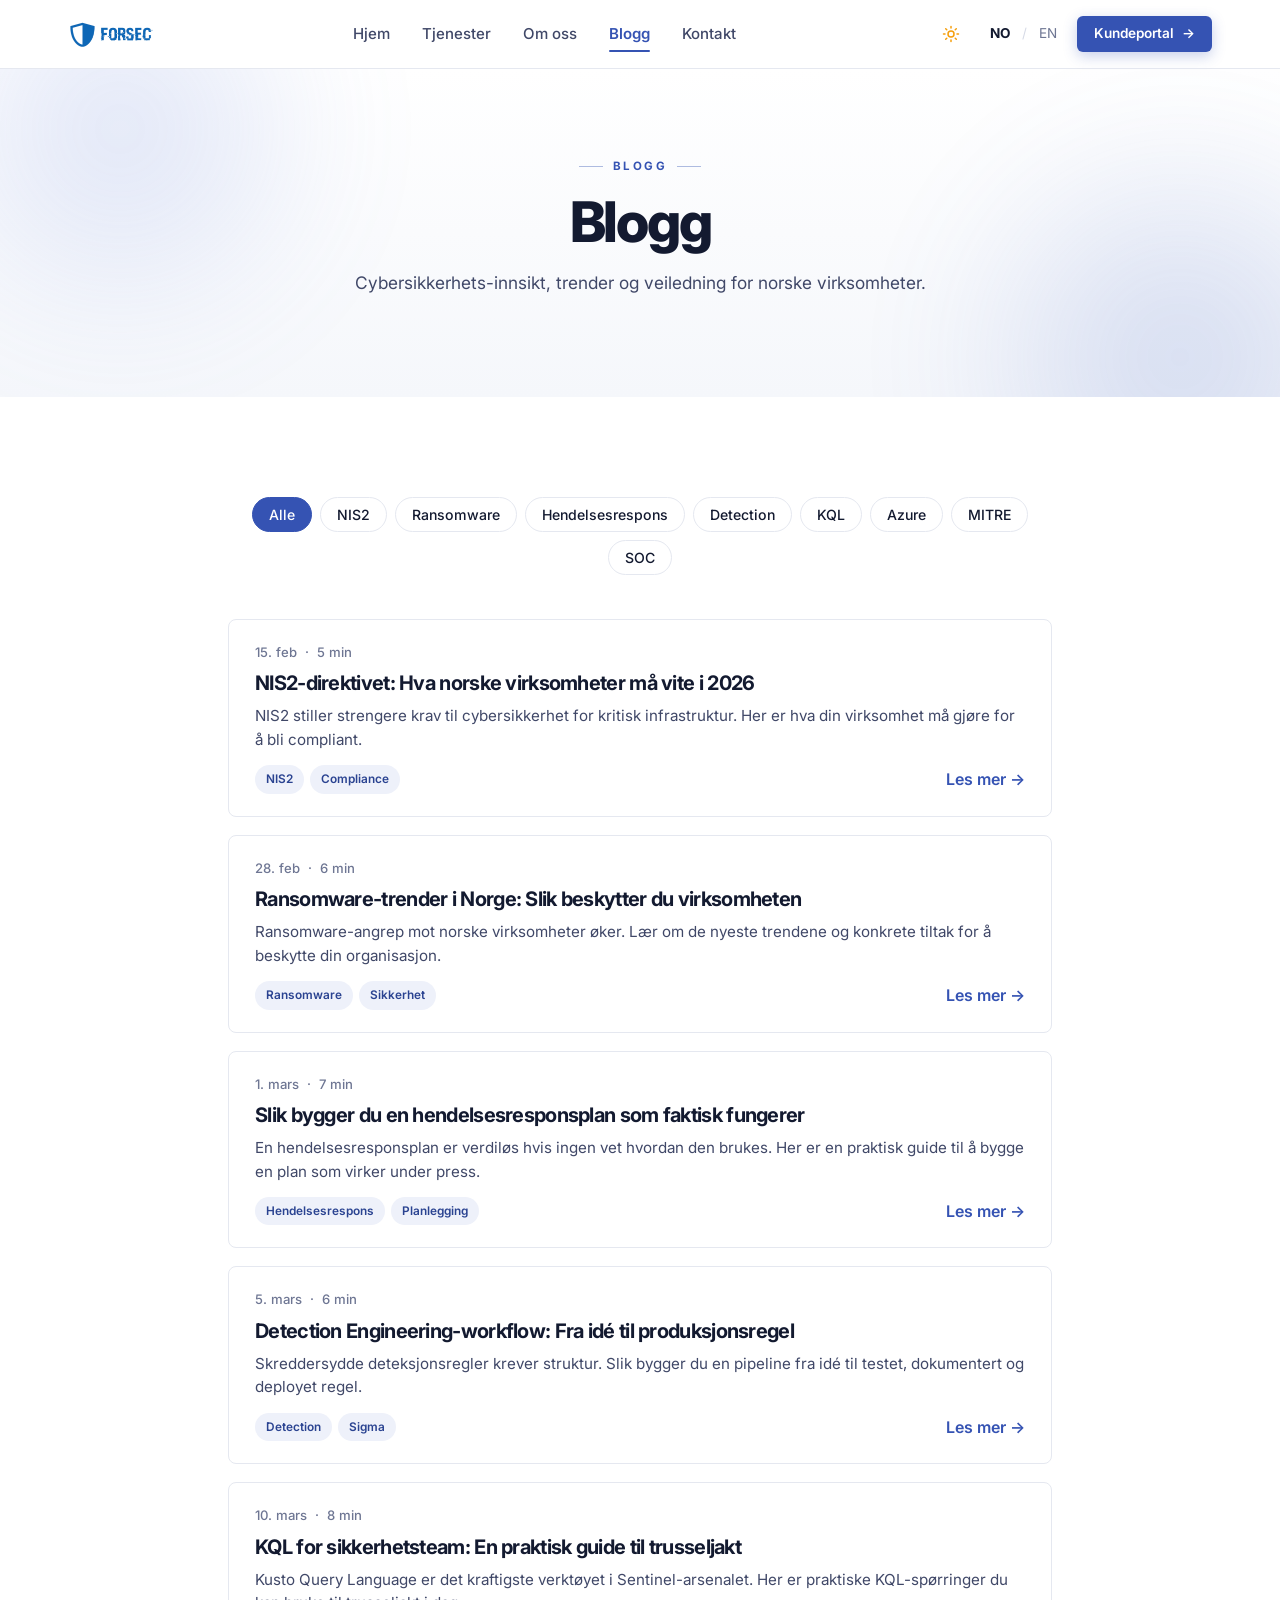
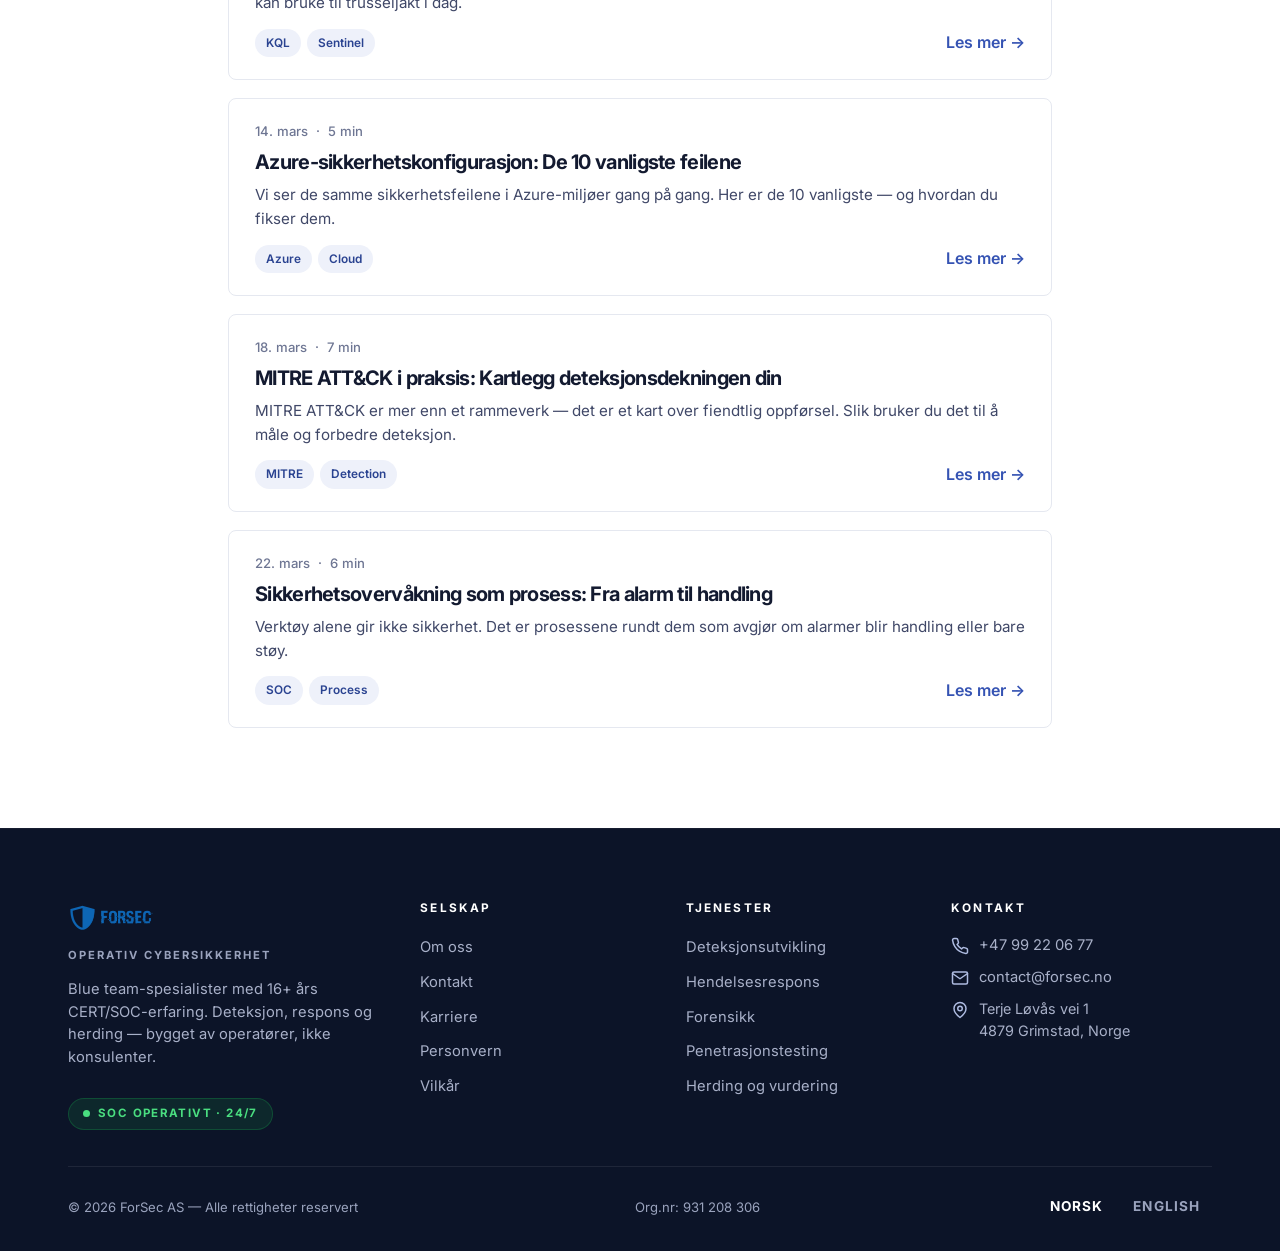
==== commit c69bad02: "Add files via upload" ====
--- a/blogg.html
+++ b/blogg.html
@@ -116,7 +116,7 @@
 <footer class="site-footer">
   <div class="container">
     <div class="footer-grid">
-      <div class="footer-brand"><a class="brand" href="index.html"><img class="brand-logo" src="forsec-logo.png" alt="ForSec" width="120" height="32" /></a><span class="footer-tag" data-i18n="footer.tag">Operativ cybersikkerhet</span><p data-i18n="footer.body">Blue team-spesialister med 16+ års CERT/SOC-erfaring. Deteksjon, respons og herding — bygget av operatører, ikke konsulenter.</p><div class="status-pill"><span class="dot"></span><span data-i18n="footer.status">SOC operativt · 24/7</span></div></div>
+      <div class="footer-brand"><a class="brand" href="index.html"><img class="brand-logo" src="forsec-logo.png" alt="ForSec" width="120" height="32" /></a><span class="footer-tag" data-i18n="footer.tag">Operativ cybersikkerhet</span><p data-i18n="footer.body">Blue team-spesialister med 16+ års CERT/SOC-erfaring. Deteksjon, respons og herding — bygget av operatører, ikke konsulenter.</p><div class="status-pill"><span class="dot" aria-hidden="true"></span><span data-i18n="footer.status">SOC operativt · 24/7</span></div></div>
       <div class="footer-col"><h4 data-i18n="footer.h1">Selskap</h4><ul><li><a href="om-oss.html" data-i18n="footer.about">Om oss</a></li><li><a href="kontakt.html" data-i18n="footer.contact">Kontakt</a></li><li><a href="kontakt.html" data-i18n="footer.career">Karriere</a></li><li><a href="#" data-i18n="footer.privacy">Personvern</a></li><li><a href="#" data-i18n="footer.terms">Vilkår</a></li></ul></div>
       <div class="footer-col"><h4 data-i18n="footer.h2">Tjenester</h4><ul><li><a href="tjenester.html" data-i18n="footer.s1">Deteksjonsutvikling</a></li><li><a href="tjenester.html" data-i18n="footer.s2">Hendelsesrespons</a></li><li><a href="tjenester.html" data-i18n="footer.s3">Forensikk</a></li><li><a href="tjenester.html" data-i18n="footer.s4">Penetrasjonstesting</a></li><li><a href="tjenester.html" data-i18n="footer.s5">Herding og vurdering</a></li></ul></div>
       <div class="footer-col"><h4 data-i18n="footer.h3">Kontakt</h4><ul class="contact-list">
--- a/styles.css
+++ b/styles.css
@@ -23,7 +23,7 @@
   --text-faint:     #9aa1b8;
   --text-on-dark:   #dee3f0;
   --text-on-dark-2: #a8b0c8;
-  --text-on-dark-3: #7a829a;
+  --text-on-dark-3: #9aa3bd;
 
   --border:         #e5e8f0;
   --border-strong:  #d6dae6;
@@ -139,12 +139,12 @@
   content: ''; position: absolute;
   left: 14px; right: 14px; bottom: 4px;
   height: 2px; background: var(--primary);
-  transform: scaleX(0); transform-origin: left;
-  transition: transform .25s var(--ease);
+  transform: scaleX(0); transform-origin: center;
+  transition: transform .28s var(--ease);
   border-radius: 2px;
 }
 .nav-link:hover { color: var(--primary); }
-.nav-link:hover::after { transform: scaleX(.6); }
+.nav-link:hover::after { transform: scaleX(1); }
 .nav-link.active { color: var(--primary); font-weight: 600; }
 .nav-link.active::after { transform: scaleX(1); }
 
@@ -192,13 +192,20 @@
   color: #fff;
   box-shadow: var(--shadow-blue);
 }
-.btn-primary:hover { background: var(--primary-dark); transform: translateY(-1px); box-shadow: 0 10px 26px rgba(30,64,255,.45); }
-.btn-primary:active { transform: translateY(0); }
+.btn-primary::before {
+  content: ''; position: absolute; inset: 0; z-index: -1;
+  background: var(--primary-dark);
+  transform: translateY(100%);
+  transition: transform .35s var(--ease);
+}
+.btn-primary:hover::before { transform: translateY(0); }
+.btn-primary:hover { box-shadow: 0 8px 22px rgba(53,83,179,.42); }
+.btn-primary:active { transform: scale(.98); }
 .btn-ghost {
-  background: #fff; color: var(--text);
+  background: transparent; color: var(--text);
   border: 1px solid var(--border-strong);
 }
-.btn-ghost:hover { background: var(--primary-softer); border-color: var(--primary); color: var(--primary); transform: translateY(-1px); }
+.btn-ghost:hover { background: var(--primary-softer); border-color: var(--primary); color: var(--primary); }
 [data-theme="dark"] .btn-ghost { background: var(--bg-elevated); color: var(--text); }
 .btn-outline-light { background: transparent; color: #fff; border-color: rgba(255,255,255,.25); }
 .btn-outline-light:hover { background: rgba(255,255,255,.10); border-color: rgba(255,255,255,.45); transform: translateY(-1px); }
@@ -239,6 +246,21 @@
 .hero-stats span { font-size: .68rem; font-weight: 700; letter-spacing: .12em; color: var(--text-muted); text-transform: uppercase; }
 
 @keyframes rise { from { opacity: 0; transform: translateY(14px); } to { opacity: 1; transform: none; } }
+
+/* Hero rotator: 3-phase slide-up + new-from-below (matches main site) */
+.rotator {
+  display: inline-block;
+  white-space: nowrap;
+  opacity: 1;
+  transform: translateY(0);
+  transition: opacity .42s ease, transform .55s var(--ease);
+  will-change: transform, opacity;
+  color: var(--primary);
+}
+.rotator.is-out  { opacity: 0; transform: translateY(-34px); }
+.rotator.is-prep { opacity: 0; transform: translateY(34px); transition: none; }
+@media (prefers-reduced-motion: reduce) { .rotator { transition: none; } }
+
 @keyframes pulse {
   0% { box-shadow: 0 0 0 0 rgba(22,163,74,.5); }
   70% { box-shadow: 0 0 0 8px rgba(22,163,74,0); }
@@ -271,7 +293,7 @@
 @media (max-width: 980px) { .grid-3, .grid-4 { grid-template-columns: repeat(2, 1fr); } }
 @media (max-width: 640px) { .grid-2, .grid-3, .grid-4 { grid-template-columns: 1fr; } }
 
-/* ---------- Card ---------- */
+/* ---------- Card (subtle: border + shadow) ---------- */
 .card {
   position: relative;
   background: var(--bg-elevated);
@@ -279,10 +301,9 @@
   border-radius: var(--r-lg);
   padding: 26px 26px 24px;
   display: flex; flex-direction: column;
-  transition: transform var(--t-med), box-shadow var(--t-med), border-color var(--t-med);
-  will-change: transform;
-}
-.card:hover { transform: translateY(-4px); border-color: var(--primary-mid); box-shadow: var(--shadow-md); }
+  transition: border-color .25s var(--ease), box-shadow .25s var(--ease);
+}
+.card:hover { border-color: var(--primary-mid); box-shadow: var(--shadow); }
 
 .card-head { display: flex; justify-content: space-between; align-items: center; margin-bottom: 18px; }
 .card-num { font-size: .85rem; font-weight: 700; color: var(--primary); letter-spacing: .04em; }
@@ -361,9 +382,9 @@
   border: 1px solid var(--border);
   border-radius: var(--r-lg);
   padding: 30px;
-  transition: transform var(--t-med), border-color var(--t-med), box-shadow var(--t-med);
-}
-.partner-card:hover { transform: translateY(-3px); border-color: var(--primary-mid); box-shadow: var(--shadow-md); }
+  transition: border-color .25s var(--ease), box-shadow .25s var(--ease);
+}
+.partner-card:hover { border-color: var(--primary-mid); box-shadow: var(--shadow); }
 .partner-head { display: flex; align-items: center; gap: 16px; margin-bottom: 8px; padding-bottom: 18px; border-bottom: 1px solid var(--border); }
 .partner-logo {
   width: 48px; height: 48px; flex-shrink: 0;
@@ -444,26 +465,27 @@
   border: 1px solid var(--border);
   border-radius: var(--r-lg);
   overflow: hidden;
-  transition: transform var(--t-med), border-color var(--t-med), box-shadow var(--t-med);
-}
-.blog-card:hover { transform: translateY(-4px); border-color: var(--primary-mid); box-shadow: var(--shadow-md); }
+  transition: border-color .25s var(--ease), box-shadow .25s var(--ease);
+}
+.blog-card:hover { border-color: var(--primary-mid); box-shadow: var(--shadow); }
 .blog-cover {
   height: 140px;
   position: relative;
   background-size: cover; background-position: center;
   overflow: hidden;
 }
-.blog-cover.cover-nis2 { background: linear-gradient(135deg, #1432cc 0%, #1e40ff 100%); }
-.blog-cover.cover-ransom { background: linear-gradient(135deg, #7c1d1d 0%, #dc2626 100%); }
-.blog-cover.cover-incident { background: linear-gradient(135deg, #1e3a8a 0%, #2563eb 100%); }
+.blog-cover.cover-nis2     { background-image: url('nis2.jpeg'); }
+.blog-cover.cover-ransom   { background-image: url('ransomware.png'); }
+.blog-cover.cover-incident { background-image: url('cybersecuritys-roadmap-hero.png'); }
 .blog-cover::after {
   content: ''; position: absolute; inset: 0;
-  background-image: radial-gradient(circle at 30% 0%, rgba(255,255,255,.2), transparent 60%);
+  background: linear-gradient(180deg, rgba(12,20,40,.15) 0%, rgba(12,20,40,.75) 100%);
 }
 .blog-cover .tag {
   position: absolute; left: 16px; bottom: 14px;
   color: #fff; font-weight: 700; font-size: .82rem; letter-spacing: .03em;
   z-index: 1;
+  text-shadow: 0 1px 4px rgba(0,0,0,.4);
 }
 .blog-body { padding: 18px 22px 22px; display: flex; flex-direction: column; flex: 1; }
 .blog-meta { display: flex; gap: 8px; color: var(--text-muted); font-size: .78rem; margin-bottom: 8px; font-weight: 500; }
@@ -621,15 +643,15 @@
 .prose { max-width: 720px; margin: 0 auto; }
 .prose p { font-size: 1.05rem; line-height: 1.7; color: var(--text-2); }
 .om-stats { display: grid; grid-template-columns: repeat(3, 1fr); gap: 16px; margin: 48px auto 0; max-width: 720px; }
-.stat-pill { padding: 24px 18px; background: var(--bg-elevated); border: 1px solid var(--border); border-radius: var(--r-lg); text-align: center; transition: transform var(--t-med), border-color var(--t-med), box-shadow var(--t-med); }
-.stat-pill:hover { transform: translateY(-3px); border-color: var(--primary); box-shadow: var(--shadow); }
+.stat-pill { padding: 24px 18px; background: var(--bg-elevated); border: 1px solid var(--border); border-radius: var(--r-lg); text-align: center; transition: border-color .25s var(--ease), box-shadow .25s var(--ease); }
+.stat-pill:hover { border-color: var(--primary-mid); box-shadow: var(--shadow); }
 .stat-pill strong { display: block; font-size: 2rem; font-weight: 800; color: var(--primary); margin-bottom: 4px; }
 .stat-pill span { font-size: .7rem; letter-spacing: .12em; color: var(--text-muted); font-weight: 700; text-transform: uppercase; }
 @media (max-width: 560px) { .om-stats { grid-template-columns: 1fr; } }
 
 .team-grid { display: grid; grid-template-columns: repeat(auto-fit, minmax(260px, 360px)); gap: 22px; justify-content: center; }
-.team-card { background: var(--bg-elevated); border: 1px solid var(--border); border-radius: var(--r-lg); padding: 28px 24px; text-align: center; transition: transform var(--t-med), border-color var(--t-med), box-shadow var(--t-med); }
-.team-card:hover { transform: translateY(-4px); border-color: var(--primary-mid); box-shadow: var(--shadow-md); }
+.team-card { background: var(--bg-elevated); border: 1px solid var(--border); border-radius: var(--r-lg); padding: 28px 24px; text-align: center; transition: border-color .25s var(--ease), box-shadow .25s var(--ease); }
+.team-card:hover { border-color: var(--primary-mid); box-shadow: var(--shadow); }
 .team-photo { width: 120px; height: 120px; border-radius: 50%; margin: 0 auto 16px; overflow: hidden; background: var(--bg-tint); box-shadow: 0 0 0 4px var(--bg-elevated), 0 0 0 5px var(--primary); transition: box-shadow var(--t-med); }
 .team-card:hover .team-photo { box-shadow: 0 0 0 4px var(--bg-elevated), 0 0 0 5px var(--primary-dark), 0 10px 28px rgba(30,64,255,.3); }
 .team-photo img { width: 100%; height: 100%; object-fit: cover; }
@@ -654,9 +676,9 @@
 .info-list a:hover { color: var(--primary); }
 
 .contact-cards { display: flex; flex-direction: column; gap: 16px; }
-.contact-card { background: var(--bg-elevated); border: 1px solid var(--border); border-radius: var(--r-lg); padding: 26px 28px; transition: transform var(--t-med), border-color var(--t-med), box-shadow var(--t-med); }
+.contact-card { background: var(--bg-elevated); border: 1px solid var(--border); border-radius: var(--r-lg); padding: 26px 28px; transition: border-color .35s var(--ease), box-shadow .35s var(--ease), background .35s var(--ease); }
 .contact-card.link-card { display: block; cursor: pointer; }
-.contact-card.link-card:hover { transform: translateY(-3px); border-color: var(--primary-mid); box-shadow: var(--shadow); }
+.contact-card.link-card:hover { border-color: var(--primary-mid); box-shadow: var(--shadow); background: var(--primary-softer); }
 .cc-icon { width: 40px; height: 40px; border-radius: var(--r-sm); background: var(--primary-soft); color: var(--primary); display: grid; place-items: center; margin-bottom: 14px; transition: transform var(--t-med), background var(--t-med), color var(--t-med); }
 .cc-icon svg { width: 20px; height: 20px; }
 .contact-card.link-card:hover .cc-icon { transform: scale(1.08) rotate(-4deg); background: var(--primary); color: #fff; }
@@ -701,8 +723,8 @@
 .blog-filter:not(.is-collapsed) .filter-more .more-count { display: none; }
 
 .blog-list { display: grid; gap: 18px; }
-.post-card { background: var(--bg-elevated); border: 1px solid var(--border); border-radius: var(--r-lg); padding: 22px 26px; transition: transform var(--t-med), border-color var(--t-med), box-shadow var(--t-med); }
-.post-card:hover { transform: translateY(-3px); border-color: var(--primary-mid); box-shadow: var(--shadow); }
+.post-card { background: var(--bg-elevated); border: 1px solid var(--border); border-radius: var(--r-lg); padding: 22px 26px; transition: border-color .25s var(--ease), box-shadow .25s var(--ease); }
+.post-card:hover { border-color: var(--primary-mid); box-shadow: var(--shadow); }
 .post-card.is-hidden { display: none; }
 .post-meta { display: flex; gap: 8px; color: var(--text-muted); font-size: .82rem; margin-bottom: 8px; font-weight: 500; }
 .post-card h2 { font-size: 1.25rem; margin-bottom: 8px; line-height: 1.3; font-weight: 700; }
